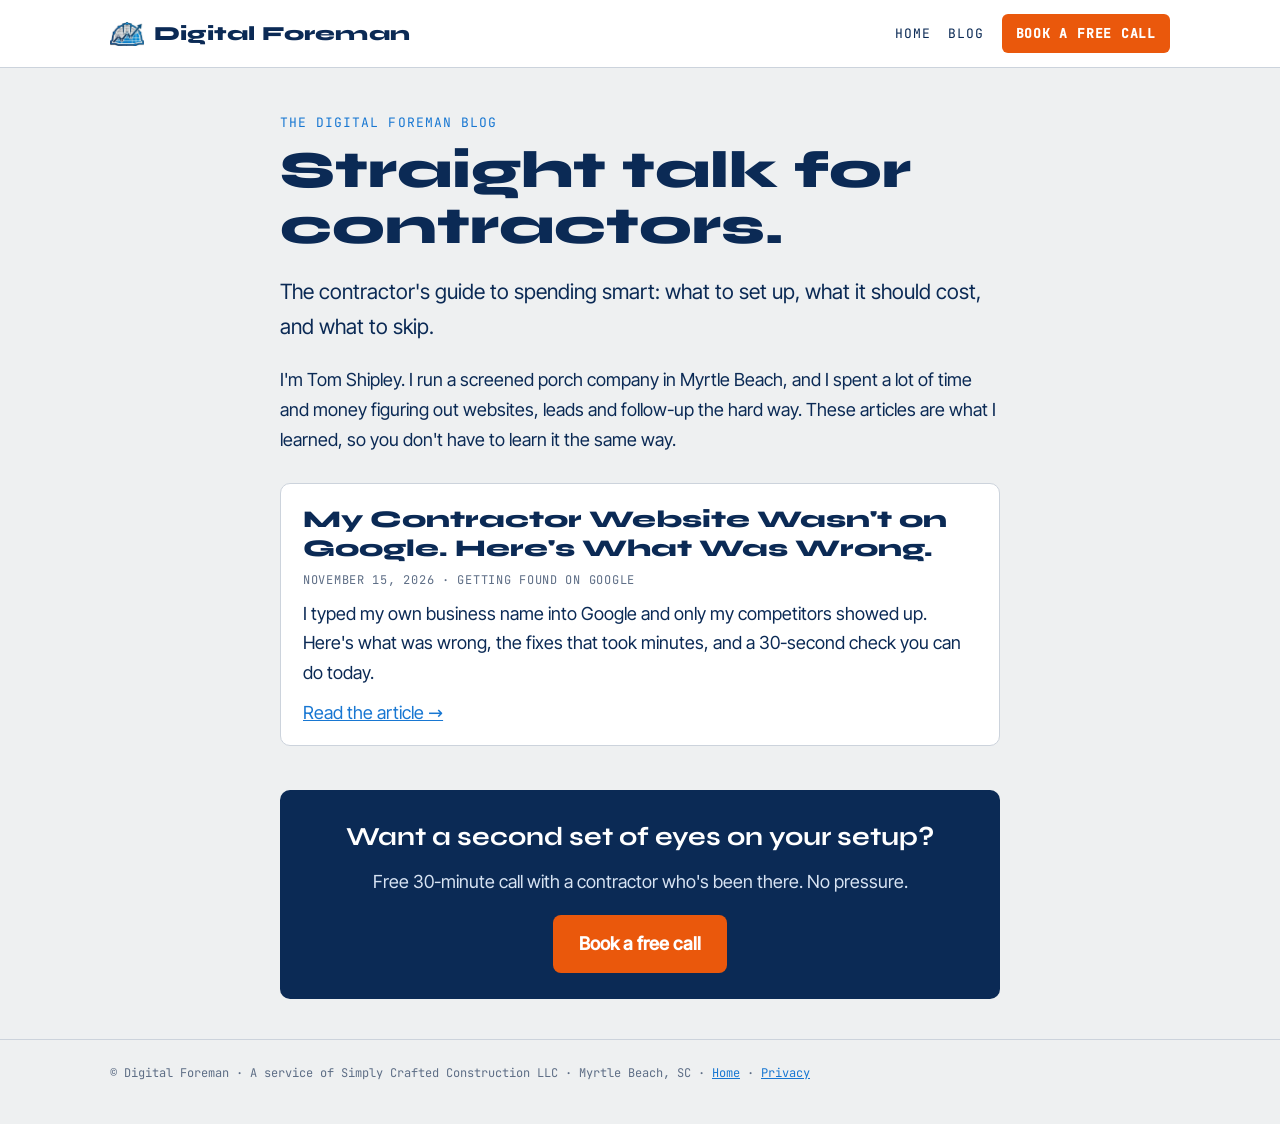
==== blog/index.html @ 3fcfa3d8 "Add blog section and first article (contractor website not on Google)" ====
<!doctype html>
<html lang="en">
<head>
<meta charset="utf-8">
<meta name="viewport" content="width=device-width, initial-scale=1, viewport-fit=cover">
<title>Blog | Digital Foreman: Straight Talk for Contractors</title>
<meta name="description" content="Real lessons from a working contractor: websites, Google, leads, follow-up and what to set up (and skip) so you spend smart.">
<link rel="canonical" href="https://digitalforeman.org/blog/">
<link rel="icon" type="image/png" href="/images/df-hat.png">
<meta property="og:type" content="website">
<meta property="og:title" content="Digital Foreman Blog: Straight Talk for Contractors">
<meta property="og:description" content="The contractor's guide to spending smart: what to set up, what it should cost, and what to skip.">
<meta property="og:url" content="https://digitalforeman.org/blog/">
<meta property="og:image" content="https://digitalforeman.org/images/df-logo-cutout.png">
<link rel="stylesheet" href="/fonts/fonts.css">
<link rel="stylesheet" href="/blog/blog.css">
</head>
<body>
<header class="top">
<div class="wrap">
<a class="brand" href="/"><img src="/images/df-hat.png" alt="">Digital Foreman</a>
<nav class="links"><a href="/">Home</a><a href="/blog/">Blog</a><a class="cta" href="/book">Book a free call</a></nav>
</div>
</header>

<main class="wrap">
<div class="kicker">The Digital Foreman Blog</div>
<h1>Straight talk for contractors.</h1>
<p class="lede">The contractor's guide to spending smart: what to set up, what it should cost, and what to skip.</p>
<p>I'm Tom Shipley. I run a screened porch company in Myrtle Beach, and I spent a lot of time and money figuring out websites, leads and follow-up the hard way. These articles are what I learned, so you don't have to learn it the same way.</p>

<ul class="post-list">
<li>
<a class="title" href="/blog/contractor-website-not-on-google.html">My Contractor Website Wasn't on Google. Here's What Was Wrong.</a>
<div class="meta">November 15, 2026 · Getting found on Google</div>
<p>I typed my own business name into Google and only my competitors showed up. Here's what was wrong, the fixes that took minutes, and a 30-second check you can do today.</p>
<a href="/blog/contractor-website-not-on-google.html">Read the article →</a>
</li>
</ul>

<div class="cta-box">
<h3>Want a second set of eyes on your setup?</h3>
<p>Free 30-minute call with a contractor who's been there. No pressure.</p>
<a class="btn" href="/book">Book a free call</a>
</div>
</main>

<footer>
<div class="wrap">© Digital Foreman · A service of Simply Crafted Construction LLC · Myrtle Beach, SC · <a href="/">Home</a> · <a href="/privacy.html">Privacy</a></div>
</footer>
</body>
</html>
---- fonts/fonts.css ----
﻿/* latin */
@font-face {
  font-family: 'Archivo';
  font-style: normal;
  font-weight: 500;
  font-stretch: 100%;
  font-display: swap;
  src: url(/fonts/Archivo-500-latin.woff2) format('woff2');
  unicode-range: U+0000-00FF, U+0131, U+0152-0153, U+02BB-02BC, U+02C6, U+02DA, U+02DC, U+0304, U+0308, U+0329, U+2000-206F, U+20AC, U+2122, U+2191, U+2193, U+2212, U+2215, U+FEFF, U+FFFD;
}
/* latin-ext */
@font-face {
  font-family: 'Archivo';
  font-style: normal;
  font-weight: 500;
  font-stretch: 100%;
  font-display: swap;
  src: url(/fonts/Archivo-500-latin-ext.woff2) format('woff2');
  unicode-range: U+0100-02BA, U+02BD-02C5, U+02C7-02CC, U+02CE-02D7, U+02DD-02FF, U+0304, U+0308, U+0329, U+1D00-1DBF, U+1E00-1E9F, U+1EF2-1EFF, U+2020, U+20A0-20AB, U+20AD-20C4, U+2113, U+2C60-2C7F, U+A720-A7FF;
}
/* latin */
@font-face {
  font-family: 'Archivo';
  font-style: normal;
  font-weight: 600;
  font-stretch: 100%;
  font-display: swap;
  src: url(/fonts/Archivo-500-latin.woff2) format('woff2');
  unicode-range: U+0000-00FF, U+0131, U+0152-0153, U+02BB-02BC, U+02C6, U+02DA, U+02DC, U+0304, U+0308, U+0329, U+2000-206F, U+20AC, U+2122, U+2191, U+2193, U+2212, U+2215, U+FEFF, U+FFFD;
}
/* latin-ext */
@font-face {
  font-family: 'Archivo';
  font-style: normal;
  font-weight: 600;
  font-stretch: 100%;
  font-display: swap;
  src: url(/fonts/Archivo-500-latin-ext.woff2) format('woff2');
  unicode-range: U+0100-02BA, U+02BD-02C5, U+02C7-02CC, U+02CE-02D7, U+02DD-02FF, U+0304, U+0308, U+0329, U+1D00-1DBF, U+1E00-1E9F, U+1EF2-1EFF, U+2020, U+20A0-20AB, U+20AD-20C4, U+2113, U+2C60-2C7F, U+A720-A7FF;
}
/* latin */
@font-face {
  font-family: 'Archivo';
  font-style: normal;
  font-weight: 700;
  font-stretch: 100%;
  font-display: swap;
  src: url(/fonts/Archivo-500-latin.woff2) format('woff2');
  unicode-range: U+0000-00FF, U+0131, U+0152-0153, U+02BB-02BC, U+02C6, U+02DA, U+02DC, U+0304, U+0308, U+0329, U+2000-206F, U+20AC, U+2122, U+2191, U+2193, U+2212, U+2215, U+FEFF, U+FFFD;
}
/* latin-ext */
@font-face {
  font-family: 'Archivo';
  font-style: normal;
  font-weight: 700;
  font-stretch: 100%;
  font-display: swap;
  src: url(/fonts/Archivo-500-latin-ext.woff2) format('woff2');
  unicode-range: U+0100-02BA, U+02BD-02C5, U+02C7-02CC, U+02CE-02D7, U+02DD-02FF, U+0304, U+0308, U+0329, U+1D00-1DBF, U+1E00-1E9F, U+1EF2-1EFF, U+2020, U+20A0-20AB, U+20AD-20C4, U+2113, U+2C60-2C7F, U+A720-A7FF;
}
/* latin */
@font-face {
  font-family: 'Archivo';
  font-style: normal;
  font-weight: 800;
  font-stretch: 100%;
  font-display: swap;
  src: url(/fonts/Archivo-500-latin.woff2) format('woff2');
  unicode-range: U+0000-00FF, U+0131, U+0152-0153, U+02BB-02BC, U+02C6, U+02DA, U+02DC, U+0304, U+0308, U+0329, U+2000-206F, U+20AC, U+2122, U+2191, U+2193, U+2212, U+2215, U+FEFF, U+FFFD;
}
/* latin-ext */
@font-face {
  font-family: 'Archivo';
  font-style: normal;
  font-weight: 800;
  font-stretch: 100%;
  font-display: swap;
  src: url(/fonts/Archivo-500-latin-ext.woff2) format('woff2');
  unicode-range: U+0100-02BA, U+02BD-02C5, U+02C7-02CC, U+02CE-02D7, U+02DD-02FF, U+0304, U+0308, U+0329, U+1D00-1DBF, U+1E00-1E9F, U+1EF2-1EFF, U+2020, U+20A0-20AB, U+20AD-20C4, U+2113, U+2C60-2C7F, U+A720-A7FF;
}
/* latin */
@font-face {
  font-family: 'Archivo';
  font-style: normal;
  font-weight: 900;
  font-stretch: 100%;
  font-display: swap;
  src: url(/fonts/Archivo-500-latin.woff2) format('woff2');
  unicode-range: U+0000-00FF, U+0131, U+0152-0153, U+02BB-02BC, U+02C6, U+02DA, U+02DC, U+0304, U+0308, U+0329, U+2000-206F, U+20AC, U+2122, U+2191, U+2193, U+2212, U+2215, U+FEFF, U+FFFD;
}
/* latin-ext */
@font-face {
  font-family: 'Archivo';
  font-style: normal;
  font-weight: 900;
  font-stretch: 100%;
  font-display: swap;
  src: url(/fonts/Archivo-500-latin-ext.woff2) format('woff2');
  unicode-range: U+0100-02BA, U+02BD-02C5, U+02C7-02CC, U+02CE-02D7, U+02DD-02FF, U+0304, U+0308, U+0329, U+1D00-1DBF, U+1E00-1E9F, U+1EF2-1EFF, U+2020, U+20A0-20AB, U+20AD-20C4, U+2113, U+2C60-2C7F, U+A720-A7FF;
}
/* latin */
@font-face {
  font-family: 'IBM Plex Mono';
  font-style: normal;
  font-weight: 500;
  font-display: swap;
  src: url(/fonts/IBMPlexMono-500-latin.woff2) format('woff2');
  unicode-range: U+0000-00FF, U+0131, U+0152-0153, U+02BB-02BC, U+02C6, U+02DA, U+02DC, U+0304, U+0308, U+0329, U+2000-206F, U+20AC, U+2122, U+2191, U+2193, U+2212, U+2215, U+FEFF, U+FFFD;
}
/* latin-ext */
@font-face {
  font-family: 'IBM Plex Mono';
  font-style: normal;
  font-weight: 500;
  font-display: swap;
  src: url(/fonts/IBMPlexMono-500-latin-ext.woff2) format('woff2');
  unicode-range: U+0100-02BA, U+02BD-02C5, U+02C7-02CC, U+02CE-02D7, U+02DD-02FF, U+0304, U+0308, U+0329, U+1D00-1DBF, U+1E00-1E9F, U+1EF2-1EFF, U+2020, U+20A0-20AB, U+20AD-20C4, U+2113, U+2C60-2C7F, U+A720-A7FF;
}
/* latin */
@font-face {
  font-family: 'Inter Tight';
  font-style: normal;
  font-weight: 400;
  font-display: swap;
  src: url(/fonts/InterTight-400-latin.woff2) format('woff2');
  unicode-range: U+0000-00FF, U+0131, U+0152-0153, U+02BB-02BC, U+02C6, U+02DA, U+02DC, U+0304, U+0308, U+0329, U+2000-206F, U+20AC, U+2122, U+2191, U+2193, U+2212, U+2215, U+FEFF, U+FFFD;
}
/* latin-ext */
@font-face {
  font-family: 'Inter Tight';
  font-style: normal;
  font-weight: 400;
  font-display: swap;
  src: url(/fonts/InterTight-400-latin-ext.woff2) format('woff2');
  unicode-range: U+0100-02BA, U+02BD-02C5, U+02C7-02CC, U+02CE-02D7, U+02DD-02FF, U+0304, U+0308, U+0329, U+1D00-1DBF, U+1E00-1E9F, U+1EF2-1EFF, U+2020, U+20A0-20AB, U+20AD-20C4, U+2113, U+2C60-2C7F, U+A720-A7FF;
}
/* latin */
@font-face {
  font-family: 'Inter Tight';
  font-style: normal;
  font-weight: 500;
  font-display: swap;
  src: url(/fonts/InterTight-400-latin.woff2) format('woff2');
  unicode-range: U+0000-00FF, U+0131, U+0152-0153, U+02BB-02BC, U+02C6, U+02DA, U+02DC, U+0304, U+0308, U+0329, U+2000-206F, U+20AC, U+2122, U+2191, U+2193, U+2212, U+2215, U+FEFF, U+FFFD;
}
/* latin-ext */
@font-face {
  font-family: 'Inter Tight';
  font-style: normal;
  font-weight: 500;
  font-display: swap;
  src: url(/fonts/InterTight-400-latin-ext.woff2) format('woff2');
  unicode-range: U+0100-02BA, U+02BD-02C5, U+02C7-02CC, U+02CE-02D7, U+02DD-02FF, U+0304, U+0308, U+0329, U+1D00-1DBF, U+1E00-1E9F, U+1EF2-1EFF, U+2020, U+20A0-20AB, U+20AD-20C4, U+2113, U+2C60-2C7F, U+A720-A7FF;
}
/* latin */
@font-face {
  font-family: 'JetBrains Mono';
  font-style: normal;
  font-weight: 400;
  font-display: swap;
  src: url(/fonts/JetBrainsMono-400-latin.woff2) format('woff2');
  unicode-range: U+0000-00FF, U+0131, U+0152-0153, U+02BB-02BC, U+02C6, U+02DA, U+02DC, U+0304, U+0308, U+0329, U+2000-206F, U+20AC, U+2122, U+2191, U+2193, U+2212, U+2215, U+FEFF, U+FFFD;
}
/* latin-ext */
@font-face {
  font-family: 'JetBrains Mono';
  font-style: normal;
  font-weight: 400;
  font-display: swap;
  src: url(/fonts/JetBrainsMono-400-latin-ext.woff2) format('woff2');
  unicode-range: U+0100-02BA, U+02BD-02C5, U+02C7-02CC, U+02CE-02D7, U+02DD-02FF, U+0304, U+0308, U+0329, U+1D00-1DBF, U+1E00-1E9F, U+1EF2-1EFF, U+2020, U+20A0-20AB, U+20AD-20C4, U+2113, U+2C60-2C7F, U+A720-A7FF;
}
/* latin */
@font-face {
  font-family: 'JetBrains Mono';
  font-style: normal;
  font-weight: 500;
  font-display: swap;
  src: url(/fonts/JetBrainsMono-400-latin.woff2) format('woff2');
  unicode-range: U+0000-00FF, U+0131, U+0152-0153, U+02BB-02BC, U+02C6, U+02DA, U+02DC, U+0304, U+0308, U+0329, U+2000-206F, U+20AC, U+2122, U+2191, U+2193, U+2212, U+2215, U+FEFF, U+FFFD;
}
/* latin-ext */
@font-face {
  font-family: 'JetBrains Mono';
  font-style: normal;
  font-weight: 500;
  font-display: swap;
  src: url(/fonts/JetBrainsMono-400-latin-ext.woff2) format('woff2');
  unicode-range: U+0100-02BA, U+02BD-02C5, U+02C7-02CC, U+02CE-02D7, U+02DD-02FF, U+0304, U+0308, U+0329, U+1D00-1DBF, U+1E00-1E9F, U+1EF2-1EFF, U+2020, U+20A0-20AB, U+20AD-20C4, U+2113, U+2C60-2C7F, U+A720-A7FF;
}
/* latin */
@font-face {
  font-family: 'Source Sans 3';
  font-style: normal;
  font-weight: 400;
  font-display: swap;
  src: url(/fonts/SourceSans3-400-latin.woff2) format('woff2');
  unicode-range: U+0000-00FF, U+0131, U+0152-0153, U+02BB-02BC, U+02C6, U+02DA, U+02DC, U+0304, U+0308, U+0329, U+2000-206F, U+20AC, U+2122, U+2191, U+2193, U+2212, U+2215, U+FEFF, U+FFFD;
}
/* latin-ext */
@font-face {
  font-family: 'Source Sans 3';
  font-style: normal;
  font-weight: 400;
  font-display: swap;
  src: url(/fonts/SourceSans3-400-latin-ext.woff2) format('woff2');
  unicode-range: U+0100-02BA, U+02BD-02C5, U+02C7-02CC, U+02CE-02D7, U+02DD-02FF, U+0304, U+0308, U+0329, U+1D00-1DBF, U+1E00-1E9F, U+1EF2-1EFF, U+2020, U+20A0-20AB, U+20AD-20C4, U+2113, U+2C60-2C7F, U+A720-A7FF;
}
/* latin */
@font-face {
  font-family: 'Source Sans 3';
  font-style: normal;
  font-weight: 600;
  font-display: swap;
  src: url(/fonts/SourceSans3-400-latin.woff2) format('woff2');
  unicode-range: U+0000-00FF, U+0131, U+0152-0153, U+02BB-02BC, U+02C6, U+02DA, U+02DC, U+0304, U+0308, U+0329, U+2000-206F, U+20AC, U+2122, U+2191, U+2193, U+2212, U+2215, U+FEFF, U+FFFD;
}
/* latin-ext */
@font-face {
  font-family: 'Source Sans 3';
  font-style: normal;
  font-weight: 600;
  font-display: swap;
  src: url(/fonts/SourceSans3-400-latin-ext.woff2) format('woff2');
  unicode-range: U+0100-02BA, U+02BD-02C5, U+02C7-02CC, U+02CE-02D7, U+02DD-02FF, U+0304, U+0308, U+0329, U+1D00-1DBF, U+1E00-1E9F, U+1EF2-1EFF, U+2020, U+20A0-20AB, U+20AD-20C4, U+2113, U+2C60-2C7F, U+A720-A7FF;
}
/* latin */
@font-face {
  font-family: 'Syne';
  font-style: normal;
  font-weight: 500;
  font-display: swap;
  src: url(/fonts/Syne-500-latin.woff2) format('woff2');
  unicode-range: U+0000-00FF, U+0131, U+0152-0153, U+02BB-02BC, U+02C6, U+02DA, U+02DC, U+0304, U+0308, U+0329, U+2000-206F, U+20AC, U+2122, U+2191, U+2193, U+2212, U+2215, U+FEFF, U+FFFD;
}
/* latin-ext */
@font-face {
  font-family: 'Syne';
  font-style: normal;
  font-weight: 500;
  font-display: swap;
  src: url(/fonts/Syne-500-latin-ext.woff2) format('woff2');
  unicode-range: U+0100-02BA, U+02BD-02C5, U+02C7-02CC, U+02CE-02D7, U+02DD-02FF, U+0304, U+0308, U+0329, U+1D00-1DBF, U+1E00-1E9F, U+1EF2-1EFF, U+2020, U+20A0-20AB, U+20AD-20C4, U+2113, U+2C60-2C7F, U+A720-A7FF;
}
/* latin */
@font-face {
  font-family: 'Syne';
  font-style: normal;
  font-weight: 700;
  font-display: swap;
  src: url(/fonts/Syne-500-latin.woff2) format('woff2');
  unicode-range: U+0000-00FF, U+0131, U+0152-0153, U+02BB-02BC, U+02C6, U+02DA, U+02DC, U+0304, U+0308, U+0329, U+2000-206F, U+20AC, U+2122, U+2191, U+2193, U+2212, U+2215, U+FEFF, U+FFFD;
}
/* latin-ext */
@font-face {
  font-family: 'Syne';
  font-style: normal;
  font-weight: 700;
  font-display: swap;
  src: url(/fonts/Syne-500-latin-ext.woff2) format('woff2');
  unicode-range: U+0100-02BA, U+02BD-02C5, U+02C7-02CC, U+02CE-02D7, U+02DD-02FF, U+0304, U+0308, U+0329, U+1D00-1DBF, U+1E00-1E9F, U+1EF2-1EFF, U+2020, U+20A0-20AB, U+20AD-20C4, U+2113, U+2C60-2C7F, U+A720-A7FF;
}
/* latin */
@font-face {
  font-family: 'Syne';
  font-style: normal;
  font-weight: 800;
  font-display: swap;
  src: url(/fonts/Syne-500-latin.woff2) format('woff2');
  unicode-range: U+0000-00FF, U+0131, U+0152-0153, U+02BB-02BC, U+02C6, U+02DA, U+02DC, U+0304, U+0308, U+0329, U+2000-206F, U+20AC, U+2122, U+2191, U+2193, U+2212, U+2215, U+FEFF, U+FFFD;
}
/* latin-ext */
@font-face {
  font-family: 'Syne';
  font-style: normal;
  font-weight: 800;
  font-display: swap;
  src: url(/fonts/Syne-500-latin-ext.woff2) format('woff2');
  unicode-range: U+0100-02BA, U+02BD-02C5, U+02C7-02CC, U+02CE-02D7, U+02DD-02FF, U+0304, U+0308, U+0329, U+1D00-1DBF, U+1E00-1E9F, U+1EF2-1EFF, U+2020, U+20A0-20AB, U+20AD-20C4, U+2113, U+2C60-2C7F, U+A720-A7FF;
}
---- blog/blog.css ----
:root{
  --carbon:#EEF0F1; --slab:#FFFFFF; --bone:#0B2A55; --dust:#5E6E86; --rule:#CCD3DC; --hivis:#1877D2;
  --display:'Syne','Arial Black',Impact,sans-serif;
  --body:'Inter Tight','Segoe UI',system-ui,sans-serif;
  --mono:'JetBrains Mono',ui-monospace,Consolas,monospace;
  color-scheme:light;
}
*{box-sizing:border-box}
html,body{margin:0;overflow-x:clip}
body{background:var(--carbon);color:var(--bone);font-family:var(--body);font-size:18px;line-height:1.65;-webkit-font-smoothing:antialiased}
a{color:var(--hivis)}
img{max-width:100%;height:auto}
.wrap{max-width:760px;margin:0 auto;padding:0 20px}
header.top{background:var(--slab);border-bottom:1px solid var(--rule)}
header.top .wrap{max-width:1100px;display:flex;align-items:center;justify-content:space-between;gap:12px;padding-top:14px;padding-bottom:14px}
.brand{display:flex;align-items:center;gap:10px;text-decoration:none;color:var(--bone);font-family:var(--display);font-weight:800;font-size:20px;letter-spacing:.2px}
.brand img{width:34px;height:34px;object-fit:contain}
.links{display:flex;align-items:center;gap:18px;font-family:var(--mono);font-size:13px;text-transform:uppercase;letter-spacing:.06em}
.links a{color:var(--bone);text-decoration:none}
.links a.cta{background:#EA580C;color:#fff;padding:9px 14px;border-radius:6px;font-weight:700}
.kicker{font-family:var(--mono);font-size:13px;letter-spacing:.08em;text-transform:uppercase;color:var(--hivis);margin:44px 0 8px}
h1{font-family:var(--display);font-weight:800;font-size:clamp(32px,6vw,52px);line-height:1.08;margin:0 0 14px}
h2{font-family:var(--display);font-weight:800;font-size:clamp(23px,3.6vw,30px);line-height:1.2;margin:42px 0 10px}
.byline{font-family:var(--mono);font-size:13px;color:var(--dust);margin-bottom:28px}
.lede{font-size:21px}
article p,article li{margin:0 0 16px}
article ol,article ul{padding-left:24px}
code{font-family:var(--mono);font-size:.88em;background:var(--slab);border:1px solid var(--rule);border-radius:4px;padding:1px 6px;white-space:nowrap}
.card{background:var(--slab);border:1px solid var(--rule);border-left:5px solid var(--hivis);border-radius:8px;padding:18px 20px;margin:26px 0}
.cta-box{background:var(--bone);color:#fff;border-radius:10px;padding:26px 24px;margin:44px 0 30px;text-align:center}
.cta-box h3{font-family:var(--display);font-size:26px;margin:0 0 8px}
.cta-box p{color:#d7e3f3;margin:0 0 18px}
.btn{display:inline-block;background:#EA580C;color:#fff;text-decoration:none;font-weight:700;padding:14px 26px;border-radius:8px;font-size:18px}
.post-list{list-style:none;padding:0;margin:28px 0 40px}
.post-list li{background:var(--slab);border:1px solid var(--rule);border-radius:10px;padding:22px 22px 18px;margin-bottom:16px}
.post-list a.title{font-family:var(--display);font-weight:800;font-size:24px;line-height:1.2;color:var(--bone);text-decoration:none}
.post-list .meta{font-family:var(--mono);font-size:12px;color:var(--dust);margin:6px 0 8px;text-transform:uppercase;letter-spacing:.06em}
.post-list p{margin:0 0 10px}
footer{border-top:1px solid var(--rule);margin-top:40px;padding:24px 0 40px;font-family:var(--mono);font-size:12px;color:var(--dust)}
footer .wrap{max-width:1100px}
@media (max-width:600px){
  body{font-size:17px}
  .links a:not(.cta){display:none}
  .lede{font-size:19px}
}
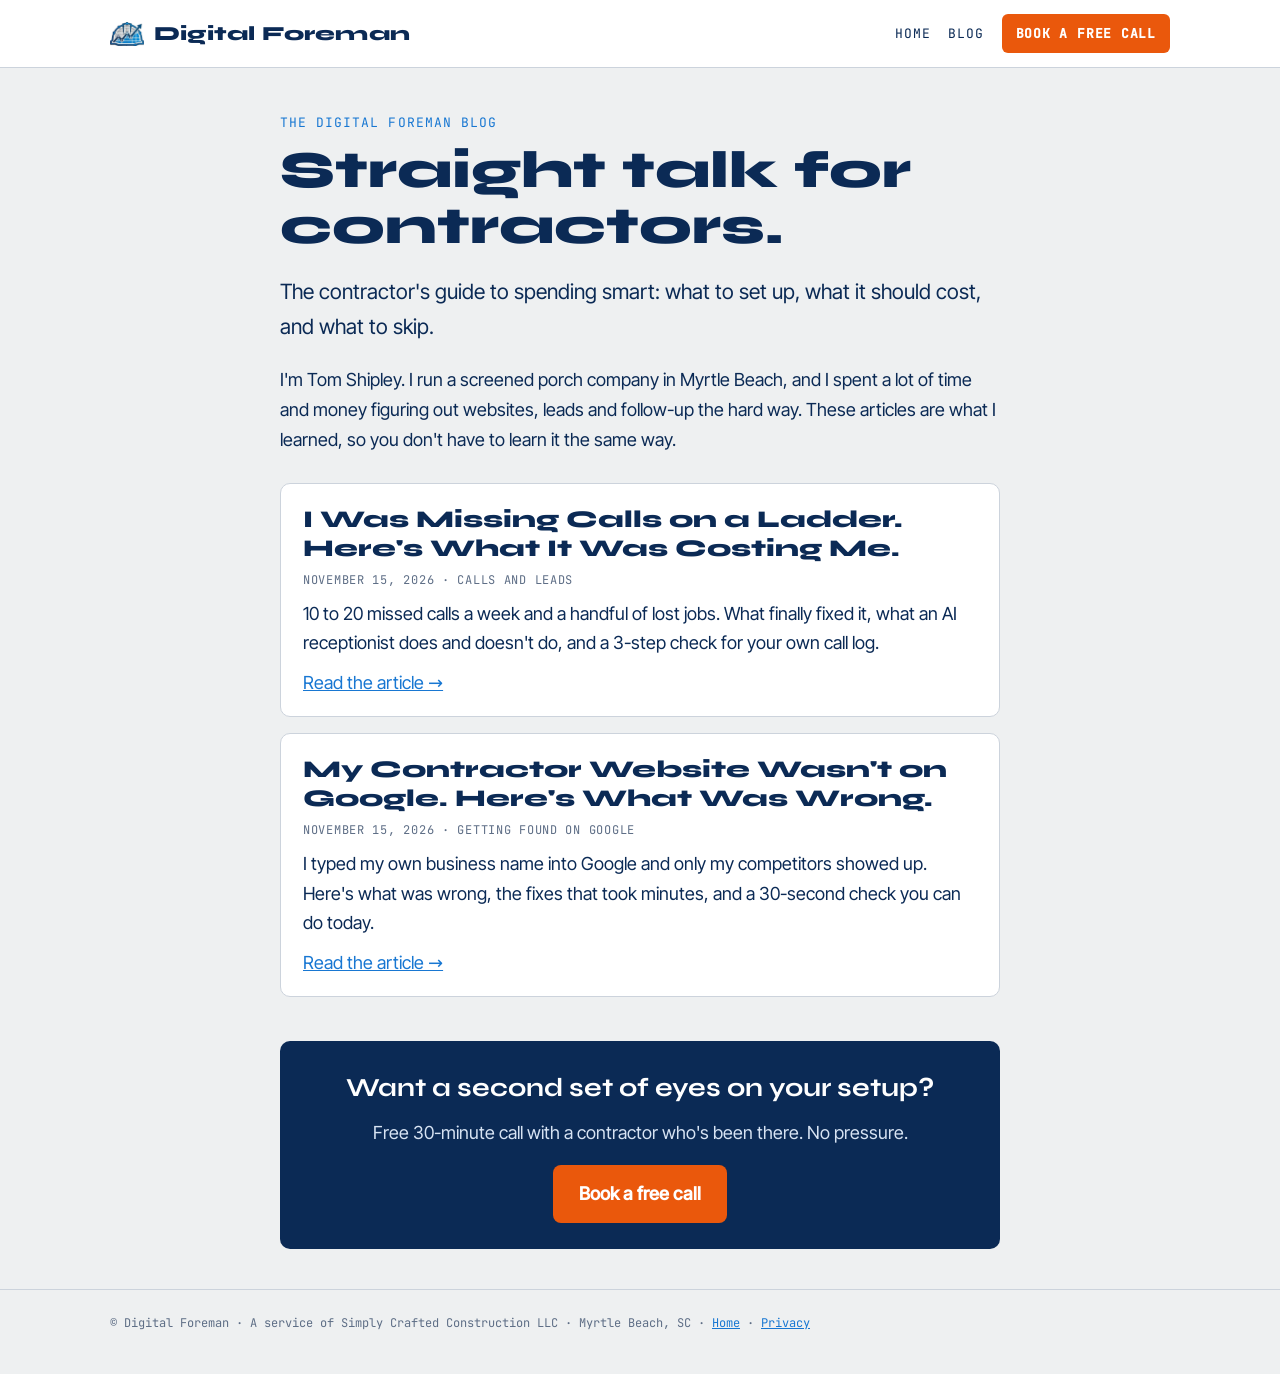
==== commit f63a9be8: "Add blog article 2: missing calls on a ladder" ====
--- a/blog/index.html
+++ b/blog/index.html
@@ -31,6 +31,12 @@
 
 <ul class="post-list">
 <li>
+<a class="title" href="/blog/missing-calls-on-a-ladder.html">I Was Missing Calls on a Ladder. Here's What It Was Costing Me.</a>
+<div class="meta">November 15, 2026 · Calls and leads</div>
+<p>10 to 20 missed calls a week and a handful of lost jobs. What finally fixed it, what an AI receptionist does and doesn't do, and a 3-step check for your own call log.</p>
+<a href="/blog/missing-calls-on-a-ladder.html">Read the article →</a>
+</li>
+<li>
 <a class="title" href="/blog/contractor-website-not-on-google.html">My Contractor Website Wasn't on Google. Here's What Was Wrong.</a>
 <div class="meta">November 15, 2026 · Getting found on Google</div>
 <p>I typed my own business name into Google and only my competitors showed up. Here's what was wrong, the fixes that took minutes, and a 30-second check you can do today.</p>
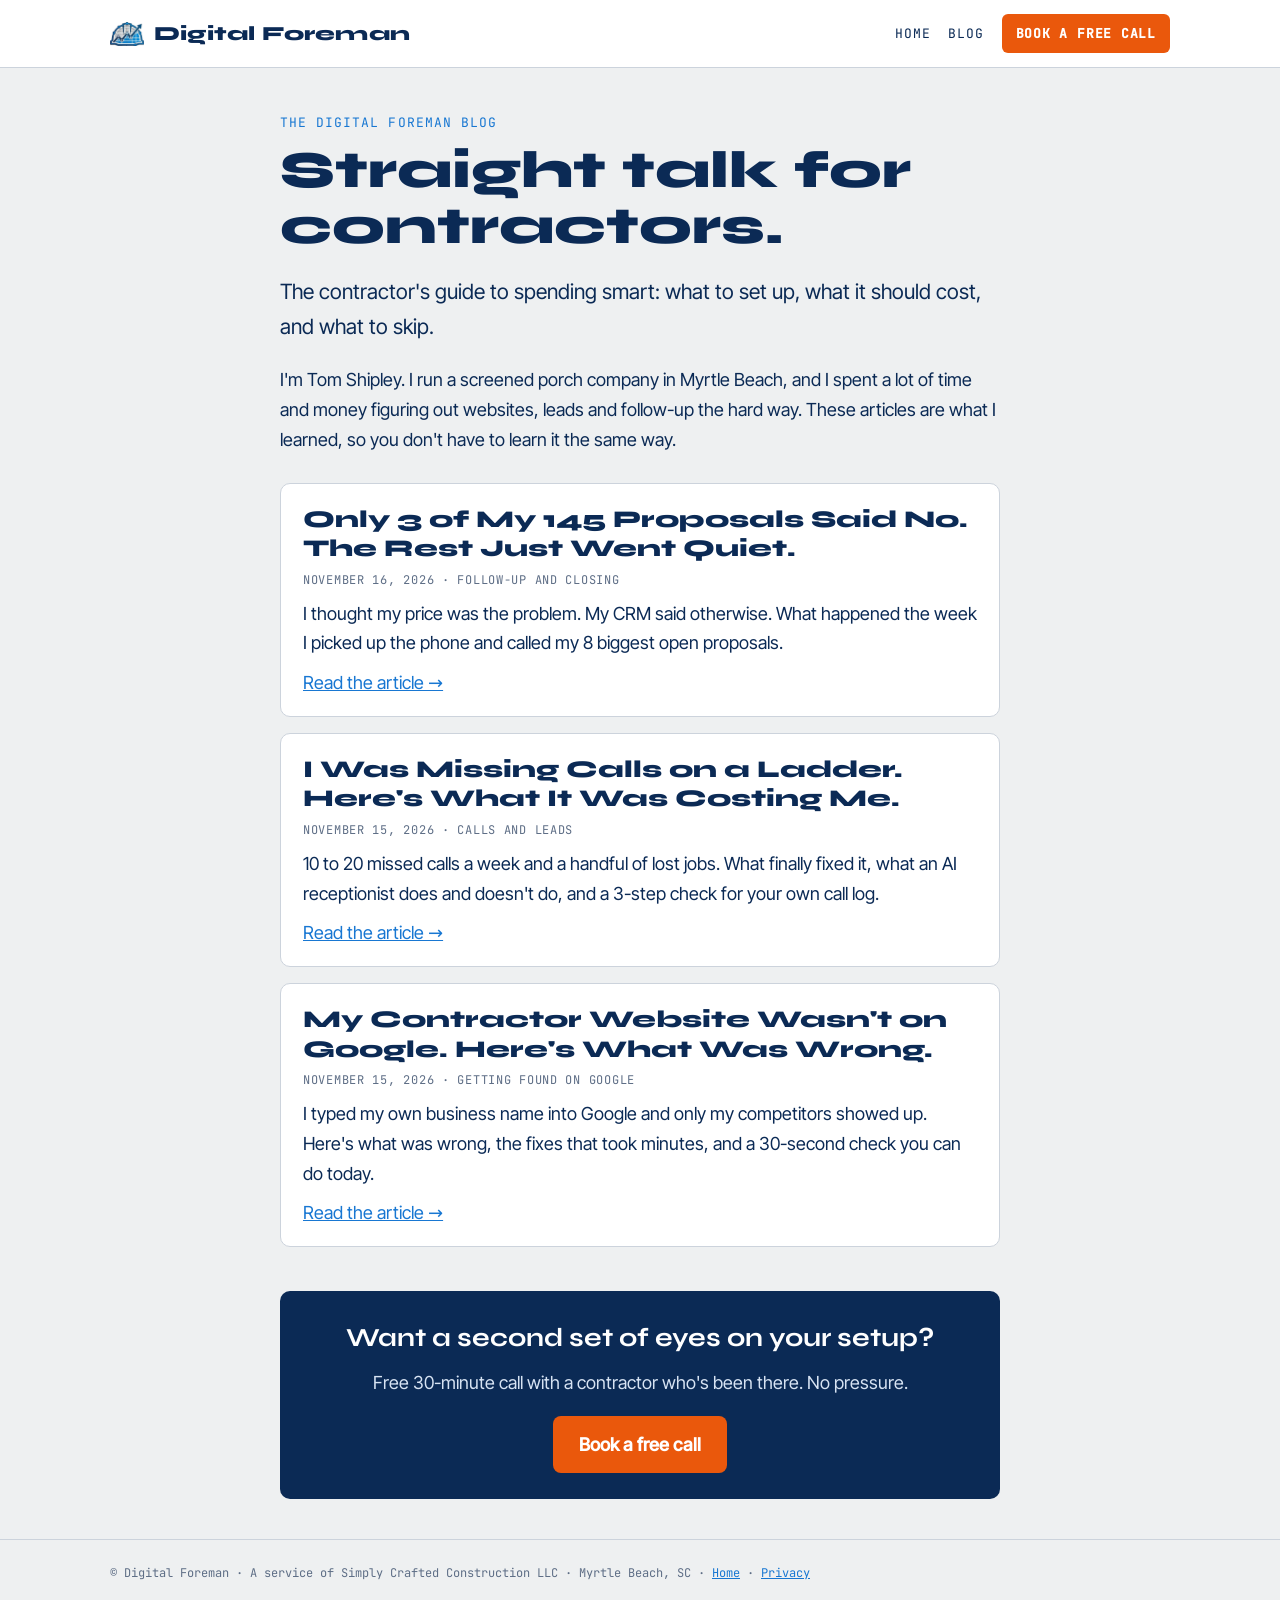
==== commit 63c8f141: "Add Article #3: follow-up is the leak" ====
--- a/blog/index.html
+++ b/blog/index.html
@@ -31,6 +31,12 @@
 
 <ul class="post-list">
 <li>
+<a class="title" href="/blog/follow-up-is-the-leak.html">Only 3 of My 145 Proposals Said No. The Rest Just Went Quiet.</a>
+<div class="meta">November 16, 2026 · Follow-up and closing</div>
+<p>I thought my price was the problem. My CRM said otherwise. What happened the week I picked up the phone and called my 8 biggest open proposals.</p>
+<a href="/blog/follow-up-is-the-leak.html">Read the article →</a>
+</li>
+<li>
 <a class="title" href="/blog/missing-calls-on-a-ladder.html">I Was Missing Calls on a Ladder. Here's What It Was Costing Me.</a>
 <div class="meta">November 15, 2026 · Calls and leads</div>
 <p>10 to 20 missed calls a week and a handful of lost jobs. What finally fixed it, what an AI receptionist does and doesn't do, and a 3-step check for your own call log.</p>
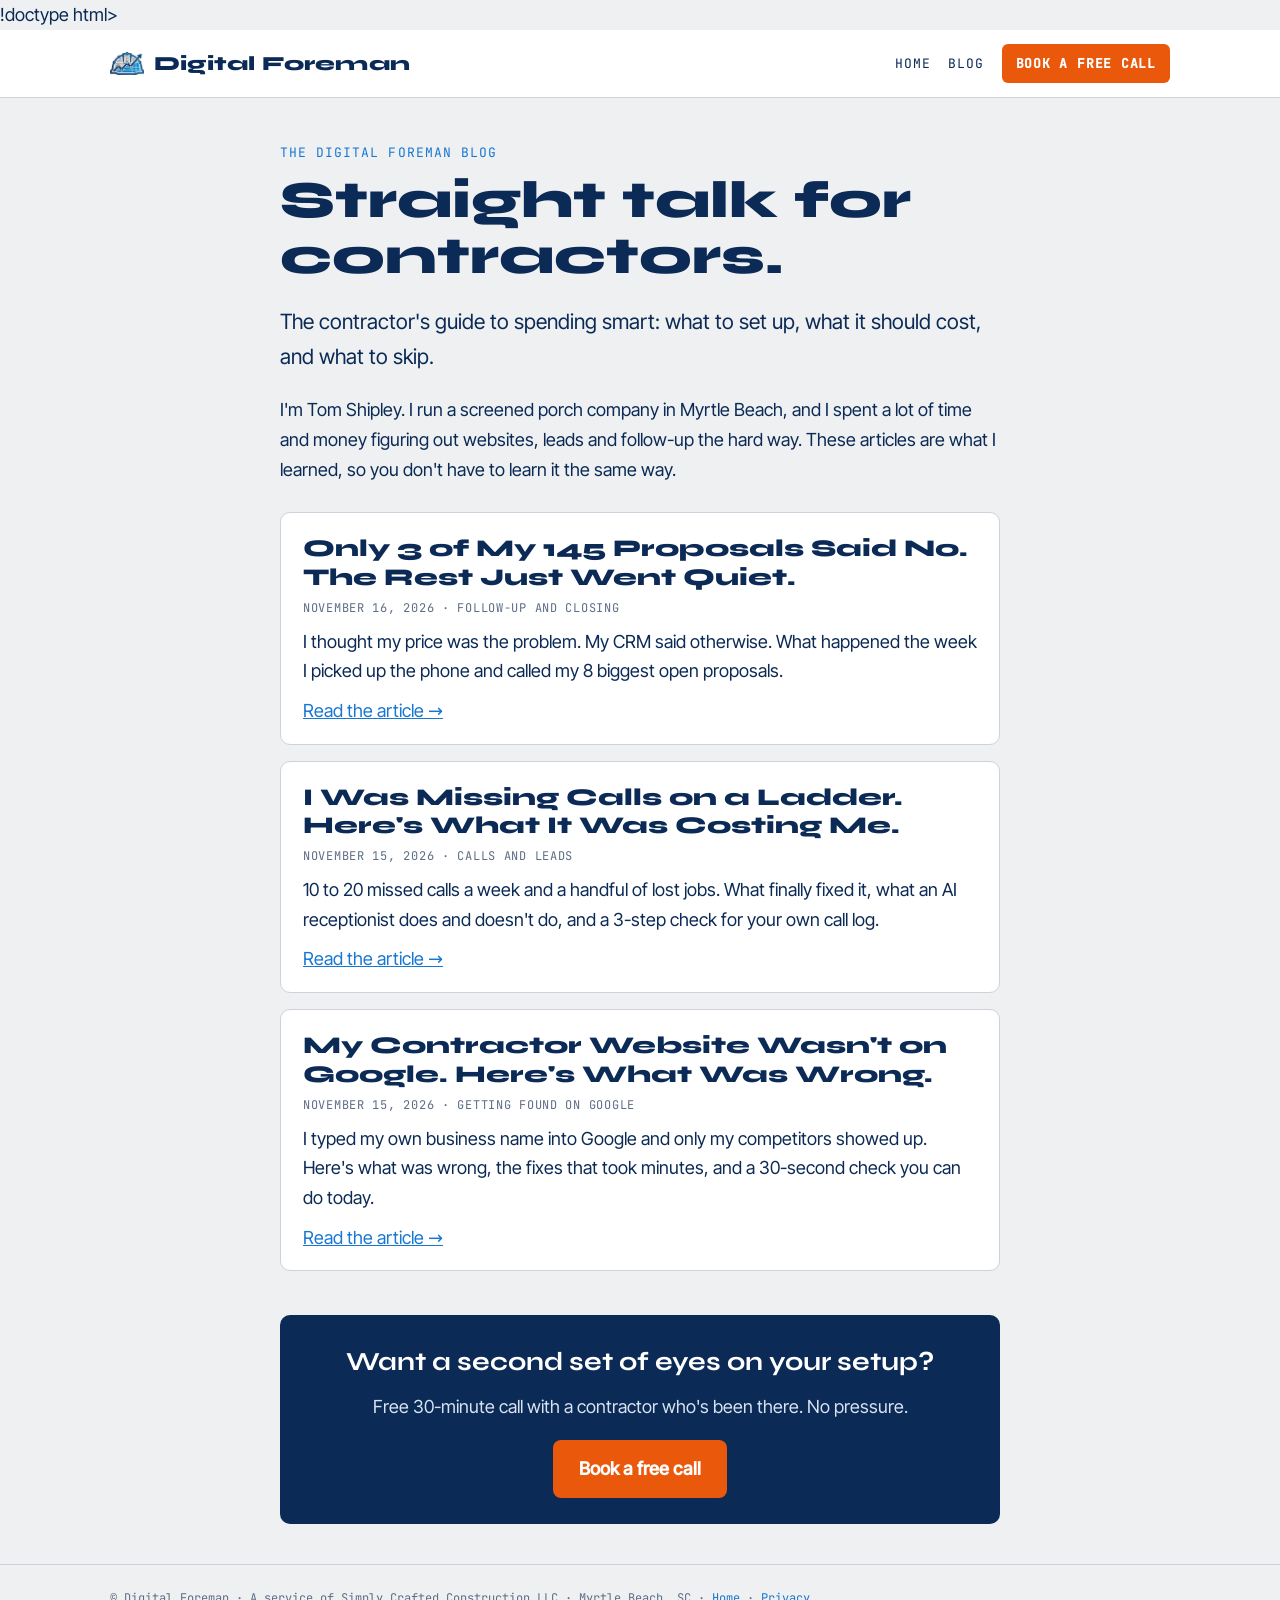
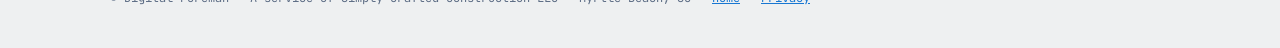
==== commit db32cfa8: "Add Google Analytics tag to blog pages" ====
--- a/blog/index.html
+++ b/blog/index.html
@@ -1,6 +1,13 @@
-<!doctype html>
+!doctype html>
 <html lang="en">
 <head>
+<!-- Google tag (Analytics) -->
+<script async src="https://www.googletagmanager.com/gtm.js?id=GTM-NZPQBCB5"></script>
+<script>
+  window.dataLayer = window.dataLayer || [];
+  function gtag(){dataLayer.push(arguments);}
+  gtag('js', new Date());
+</script>
 <meta charset="utf-8">
 <meta name="viewport" content="width=device-width, initial-scale=1, viewport-fit=cover">
 <title>Blog | Digital Foreman: Straight Talk for Contractors</title>
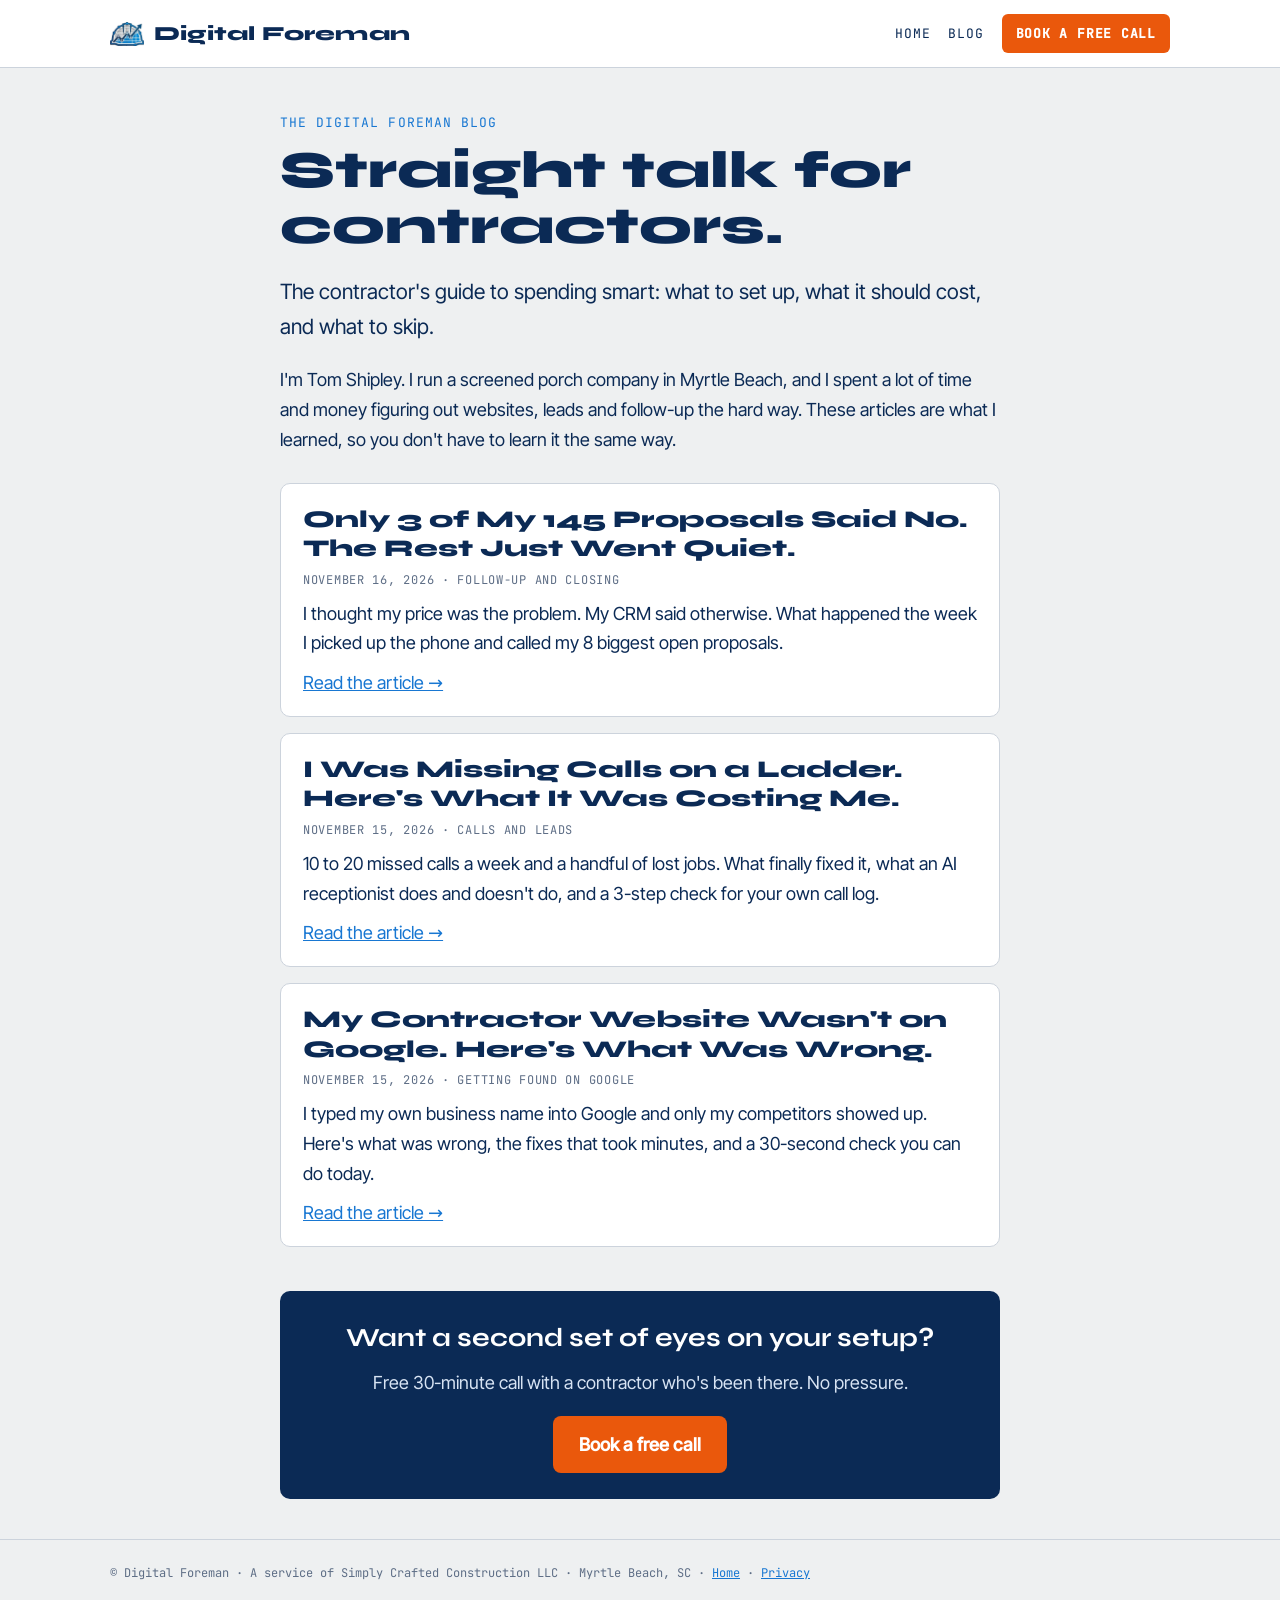
==== commit 044ab427: "Fix missing < in doctype on blog pages" ====
--- a/blog/index.html
+++ b/blog/index.html
@@ -1,4 +1,4 @@
-!doctype html>
+<!doctype html>
 <html lang="en">
 <head>
 <!-- Google tag (Analytics) -->
